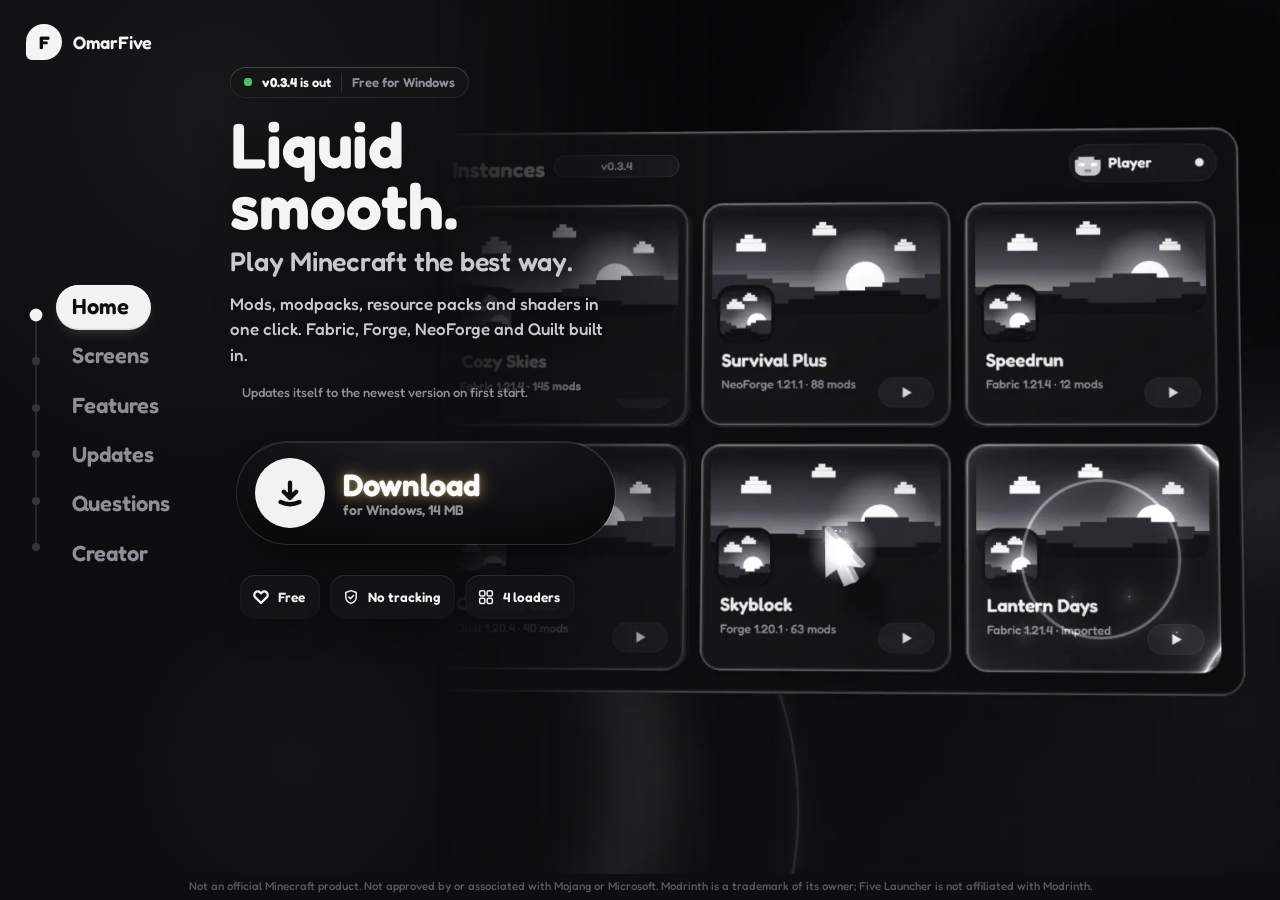
==== index.html @ 4458fc87 "New website: the Drops design, download on v0.3.4 The old site is replaced by the new design (one pa" ====
<!doctype html>
<html lang="en">
<head>
<meta charset="utf-8">
<meta name="viewport" content="width=device-width,initial-scale=1">
<title>Five Launcher</title>
<meta name="description" content="Five Launcher is a fast, clean Minecraft launcher. Liquid smooth. Play Minecraft the best way.">
<meta http-equiv="Content-Security-Policy" content="default-src 'self'; script-src 'self'; style-src 'self'; img-src 'self' data:; font-src 'self'; media-src 'self'; connect-src 'self' https://api.github.com; object-src 'none'; base-uri 'self'; form-action 'none'">
<meta name="referrer" content="strict-origin-when-cross-origin">
<meta name="theme-color" content="#0E0E10">
<link rel="canonical" href="https://fivelauncher.github.io/">
<meta property="og:type" content="website">
<meta property="og:title" content="Five Launcher">
<meta property="og:description" content="A fast, clean Minecraft launcher. Liquid smooth. Play Minecraft the best way.">
<meta property="og:url" content="https://fivelauncher.github.io/">
<meta property="og:image" content="https://fivelauncher.github.io/assets/og.jpg">
<meta name="twitter:card" content="summary_large_image">
<link rel="icon" href="assets/five-icon-1024.png">
<link rel="preload" href="assets/fredoka.woff2" as="font" type="font/woff2" crossorigin>
<link rel="stylesheet" href="base.css?v=1">
<link rel="stylesheet" href="d3.css?v=9">
<link rel="stylesheet" href="story.css?v=9">
</head>
<body class="d3">
<div class="stage-bg"><div class="story"></div></div>
<div class="app">
  <aside class="rail">
    <a class="brand omar" href="#creator" data-go="creator" title="About OmarFive, the creator" aria-label="OmarFive, the creator"><span class="omar-mark" aria-hidden="true">F</span><span>OmarFive</span></a>
    <div class="rail-nav">
      <nav class="progress" id="progress" data-axis="y" aria-label="Where you are"><span class="pr-track" aria-hidden="true"><i class="pr-fill" id="prFill"></i></span></nav>
      <nav class="biglist" id="nav" aria-label="Pages">
        <i class="nav-blob" id="navBlob" aria-hidden="true"></i>
      <a href="#home" data-go="home"><i>01</i>Home</a>
      <a href="#screens" data-go="screens"><i>02</i>Screens</a>
      <a href="#features" data-go="features"><i>03</i>Features</a>
      <a href="#updates" data-go="updates"><i>04</i>Updates</a>
      <a href="#faq" data-go="faq"><i>05</i>Questions</a>
      <a href="#creator" data-go="creator"><i>06</i>Creator</a>
      </nav>
    </div>
    <a class="pill-dl" data-dl href="#home"><span>Download</span><svg viewBox="0 0 16 16" aria-hidden="true"><path d="M8 2.5v8M4.7 7.3 8 10.6l3.3-3.3M3 12.8q5 2.4 10 0"/></svg></a>
  </aside>
  <main class="board" id="board">
    <section class="view v-home " id="v-home" aria-label="Home">
      <div class="h-col">
      <div class="h-title" data-card>
        <div data-rise="1"><a class="badge" href="#updates"><i></i><span><b data-ver>v0.3.4</b> is out</span><em>Free for Windows</em></a></div>
        <div data-rise="2"><h1><span class="l1">Liquid smooth.</span><span class="l2">Play Minecraft the best way.</span></h1></div>
        <div data-rise="3"><p class="lede">Mods, modpacks, resource packs and shaders in one click. Fabric, Forge, NeoForge and Quilt built in.</p></div>
        <div data-rise="4"><p class="cta-note">Updates itself to the newest version on first start.</p></div>
      </div>
      <div class="drop" data-card data-rgb=".05,.05,.06" data-rise="5">
        <span class="edge-run" aria-hidden="true"><i></i></span>
        <span class="burst" aria-hidden="true"><i></i><i></i><i></i><i></i><i></i><i></i><i></i><i></i><i></i><i></i><i></i><i></i></span>
        <a class="dl" id="dl" href="https://github.com/OmarFive3/five-launcher-releases/releases/download/v0.3.4/Five-Launcher-Setup.exe">
            <span class="dl-fill" aria-hidden="true"></span>
            <span class="dl-ic" aria-hidden="true"><svg viewBox="0 0 16 16" aria-hidden="true"><path d="M8 2.5v8M4.7 7.3 8 10.6l3.3-3.3M3 12.8q5 2.4 10 0"/></svg></span>
            <span class="dl-txt"><b>Download</b><small>for Windows, <span data-size>14 MB</span></small></span>
          </a>
      </div>
      <div class="bubs"><div class="bub b1 card" data-card data-rise="6"><svg viewBox="0 0 16 16" aria-hidden="true"><path d="M8 13.4 2.9 8.3a3 3 0 0 1 4.3-4.3l.8.8.8-.8a3 3 0 0 1 4.3 4.3Z"/></svg><span>Free</span></div><div class="bub b2 card" data-card data-rise="7"><svg viewBox="0 0 24 24" aria-hidden="true"><path d="M12 3.5 19 6v5.5c0 4.3-2.9 7.6-7 9-4.1-1.4-7-4.7-7-9V6Z"/><path d="m9 12 2.2 2.2L15.3 10"/></svg><span>No tracking</span></div><div class="bub b3 card" data-card data-rise="8"><svg viewBox="0 0 24 24" aria-hidden="true"><rect x="3.5" y="3.5" width="7" height="7" rx="2"/><rect x="13.5" y="3.5" width="7" height="7" rx="2"/><rect x="3.5" y="13.5" width="7" height="7" rx="2"/><rect x="13.5" y="13.5" width="7" height="7" rx="2"/></svg><span>4 loaders</span></div></div>
      </div>
    </section>
    <section class="view v-screens page" id="v-screens" aria-labelledby="t-screens" hidden>
      <header class="ph"><h2 class="pt" id="t-screens" tabindex="-1">Screens</h2><p class="ps">Every screen, the way it looks on your PC</p></header>
      <div class="blobwin card" data-card data-pic data-rgb=".1,.1,.11"><div class="deck-wrap"><div class="deck" id="deck"  aria-roledescription="carousel" aria-label="Launcher screenshots">
            <figure class="card-shot" data-name="Home"><img src="assets/shots/home.webp" alt="Home: your character at a desk in a 3D bedroom, with the Play button" decoding="async"></figure>
            <figure class="card-shot" data-name="Discover"><img src="assets/shots/discover.webp" alt="Discover: mods, modpacks, resource packs and shaders" loading="lazy" decoding="async"></figure>
            <figure class="card-shot" data-name="Library"><img src="assets/shots/library.webp" alt="Library: your instances" loading="lazy" decoding="async"></figure>
            <figure class="card-shot" data-name="Skins"><img src="assets/shots/skins.webp" alt="Skins: a live 3D preview of your skin" loading="lazy" decoding="async"></figure>
            <figure class="card-shot" data-name="Screenshots"><img src="assets/shots/screenshots.webp" alt="Screenshots from every instance in one place" loading="lazy" decoding="async"></figure>
            <figure class="card-shot" data-name="Settings"><img src="assets/shots/settings.webp" alt="Settings" loading="lazy" decoding="async"></figure>
          </div></div></div>
      <div class="seg" id="seg" data-card role="tablist" aria-label="Screens"><i class="seg-hl" aria-hidden="true"></i></div>
    </section>
    <section class="view v-features page" id="v-features" aria-labelledby="t-features" hidden>
      <header class="ph"><h2 class="pt" id="t-features" tabindex="-1">Features</h2><p class="ps">Everything in one clean window</p></header>
      <section class="score card" data-card data-pic data-rgb=".09,.09,.1" aria-labelledby="t-score">
        <div class="sc-side">
          <h3 id="t-score"><svg viewBox="0 0 24 24" aria-hidden="true"><path d="M4.5 17a7.5 7.5 0 1 1 15 0"/><path d="m12 17 3.6-5"/><circle cx="12" cy="17" r="1.2"/></svg>Speed score</h3>
          <span class="sample">Sample data</span>
          <div class="sc-big"><b class="sc-num" data-score>0</b><span>/ 100</span></div>
          <p class="sc-sub">Five Launcher's overall score: opening, starting Minecraft, installing a modpack and memory use, against other launchers.</p>
          <ol class="sc-board" aria-label="Overall scores"></ol>
          <p class="g-note">Higher is better. Placeholder numbers, the real test is coming.</p>
        </div>
        <div class="g-main">
          <header class="g-top"><span class="g-title">Score in each test</span><em class="g-x"></em></header>
          <div class="g-plot" role="img"></div>
        </div>
      </section>
      <div class="fbars"><article class="fbar" data-card tabindex="0" aria-describedby="fd0"><span class="fx"><span class="fx-glow" aria-hidden="true"></span><span class="f-ic"><svg viewBox="0 0 24 24" aria-hidden="true"><path d="M10 3.5c.6 3.8 2.2 5.4 6 6-3.8.6-5.4 2.2-6 6-.6-3.8-2.2-5.4-6-6 3.8-.6 5.4-2.2 6-6ZM17.8 14.6c.3 1.7 1 2.4 2.7 2.7-1.7.3-2.4 1-2.7 2.7-.3-1.7-1-2.4-2.7-2.7 1.7-.3 2.4-1 2.7-2.7Z"/></svg></span><b>One click, every mod</b></span><span class="ftip" id="fd0" role="tooltip">Find mods, modpacks, resource packs and shaders and install them straight into an instance. Dependencies come with them.</span></article><article class="fbar" data-card tabindex="0" aria-describedby="fd1"><span class="fx"><span class="fx-glow" aria-hidden="true"></span><span class="f-ic"><svg viewBox="0 0 24 24" aria-hidden="true"><rect x="7.4" y="3.5" width="9.2" height="9.2" rx="2.2"/><path d="M10.4 7.6v1.3M13.6 7.6v1.3M4.2 20.5v-1.1a4.3 4.3 0 0 1 4.3-4.3h7a4.3 4.3 0 0 1 4.3 4.3v1.1"/></svg></span><b>Your skin, alive</b></span><span class="ftip" id="fd1" role="tooltip">Change your skin with a live 3D preview.</span></article><article class="fbar" data-card tabindex="0" aria-describedby="fd2"><span class="fx"><span class="fx-glow" aria-hidden="true"></span><span class="f-ic"><svg viewBox="0 0 24 24" aria-hidden="true"><path d="M4.5 12a7.5 7.5 0 0 1 13-5.1M19.5 12a7.5 7.5 0 0 1-13 5.1M17.8 3.6v3.6h-3.6M6.2 20.4v-3.6h3.6"/></svg></span><b>Settings follow you</b></span><span class="ftip" id="fd2" role="tooltip">Options, servers and hotbars stay in sync across every instance.</span></article><article class="fbar" data-card tabindex="0" aria-describedby="fd3"><span class="fx"><span class="fx-glow" aria-hidden="true"></span><span class="f-ic"><svg viewBox="0 0 24 24" aria-hidden="true"><circle cx="12" cy="8.5" r="4"/><path d="M4.5 20.5a7.5 7.5 0 0 1 15 0"/></svg></span><b>Microsoft sign-in</b></span><span class="ftip" id="fd3" role="tooltip">Sign in with your Minecraft account. Switch in one click.</span></article><article class="fbar" data-card tabindex="0" aria-describedby="fd4"><span class="fx"><span class="fx-glow" aria-hidden="true"></span><span class="f-ic"><svg viewBox="0 0 24 24" aria-hidden="true"><path d="M12 15.5V3.8M7.6 8.2 12 3.8l4.4 4.4M4.5 14v3.7a2.5 2.5 0 0 0 2.5 2.5h10a2.5 2.5 0 0 0 2.5-2.5V14"/></svg></span><b>Share packs</b></span><span class="ftip" id="fd4" role="tooltip">Import and export <code>.mrpack</code> files, or drop one on the window.</span></article><article class="fbar" data-card tabindex="0" aria-describedby="fd5"><span class="fx"><span class="fx-glow" aria-hidden="true"></span><span class="f-ic"><svg viewBox="0 0 24 24" aria-hidden="true"><path d="M10 3.5c.6 3.8 2.2 5.4 6 6-3.8.6-5.4 2.2-6 6-.6-3.8-2.2-5.4-6-6 3.8-.6 5.4-2.2 6-6Z"/></svg></span><b>Looks like yours</b></span><span class="ftip" id="fd5" role="tooltip">Instance icons or your own picture, and Discord status with your pack's icon.</span></article><article class="fbar" data-card tabindex="0" aria-describedby="fd6"><span class="fx"><span class="fx-glow" aria-hidden="true"></span><span class="f-ic"><svg viewBox="0 0 24 24" aria-hidden="true"><path d="M6 16.5V11a6 6 0 0 1 12 0v5.5l1.5 2h-15ZM10 20.5a2 2 0 0 0 4 0"/></svg></span><b>Updates itself</b></span><span class="ftip" id="fd6" role="tooltip">When a new version is out, an Update button appears in the top bar. One click.</span></article></div>
    </section>
    <section class="view v-updates page" id="v-updates" aria-labelledby="t-updates" hidden>
      <header class="ph"><h2 class="pt" id="t-updates" tabindex="-1">Updates</h2><p class="ps">What changed in each version</p></header>
      <div class="updates-body">
        <article class="latest wcard" id="latest" data-card data-white></article>
        <ol class="releases" id="releases" data-scroll></ol>
      </div>
    </section>
    <section class="view v-faq page" id="v-faq" aria-labelledby="t-faq" hidden>
      <header class="ph"><h2 class="pt" id="t-faq" tabindex="-1">Questions</h2><p class="ps">The short answers</p></header>
      <div class="faq-body" data-scroll>
          <div class="card qa  open" data-card data-light><button class="q" aria-expanded="true">Windows says "Windows protected your PC"</button><div class="a"><div><p>Five Launcher isn't code-signed yet, so SmartScreen warns about new apps. Click <b>More info</b>, then <b>Run anyway</b>. The setup is the same file published on our GitHub releases.</p></div></div></div>
          <div class="card qa " data-card data-light><button class="q" aria-expanded="false">Is it free?</button><div class="a"><div><p>Yes. No ads, no account on our side, no tracking. You sign in with your own Minecraft account.</p></div></div></div>
          <div class="card qa " data-card data-light><button class="q" aria-expanded="false">Where does it install?</button><div class="a"><div><p>In your own user folders. Your instances and worlds stay when you uninstall unless you remove them.</p></div></div></div>
          <div class="card qa " data-card data-light><button class="q" aria-expanded="false">Does it work with my mods?</button><div class="a"><div><p>Yes: Fabric, Forge, NeoForge and Quilt, with mods, modpacks, resource packs and shaders.</p></div></div></div>
          <div class="card qa " data-card data-light><button class="q" aria-expanded="false">How does it update?</button><div class="a"><div><p>When a new version is out, an <b>Update</b> button appears in the top bar. One click and it restarts on the new version.</p></div></div></div>
      </div>
    </section>
    <section class="view v-creator page" id="v-creator" aria-labelledby="t-creator" hidden>
      <header class="ph"><h2 class="pt" id="t-creator" tabindex="-1">Creator</h2><p class="ps">Who makes Five Launcher</p></header>
      <div class="cr">
        <img class="cr-avatar" data-card data-pic data-round data-rgb=".29,.09,.56" src="assets/creator-avatar.webp" alt="OmarFive's avatar, wearing a crown" width="300" height="300" decoding="async">
        <div class="cr-banner pic" data-card data-rgb=".06,.1,.2"><img src="assets/creator-banner.webp" alt="OmarFive's channel banner: drawing at his desk at night" loading="lazy" decoding="async"></div>
        <div class="cr-me card" data-card data-light><h3>OmarFive</h3><p>I make Minecraft videos on YouTube and build the tools behind them. Five Launcher started as the launcher I wanted for myself: fast, clean and out of the way, so you can just play.</p></div>
        <div class="cr-links"><a class="rl card" data-card data-round href="https://www.youtube.com/@OmarFive" rel="noopener" aria-label="YouTube"><svg viewBox="0 0 24 24" aria-hidden="true"><rect x="2.8" y="5.5" width="18.4" height="13" rx="4"/><path d="M10.2 9.4v5.2l4.4-2.6Z"/></svg><span>YouTube</span></a><a class="rl card" data-card data-round href="https://discord.gg/5UTvDzMkHw" rel="noopener" aria-label="Discord"><svg viewBox="0 0 24 24" aria-hidden="true"><path d="M7.5 7.2q4.5-1.6 9 0 1.9 3 2.2 7.8-1.9 1.6-4 2.2l-1-1.6M7.5 7.2Q5.6 10.2 5.3 15q1.9 1.6 4 2.2l1-1.6"/><circle cx="9.6" cy="12.4" r=".9"/><circle cx="14.4" cy="12.4" r=".9"/></svg><span>Discord</span></a><a class="rl card" data-card data-round href="https://modrinth.com/user/OmarFive" rel="noopener" aria-label="Modrinth"><svg viewBox="0 0 24 24" aria-hidden="true"><rect x="3.5" y="3.5" width="7" height="7" rx="2"/><rect x="13.5" y="3.5" width="7" height="7" rx="2"/><rect x="3.5" y="13.5" width="7" height="7" rx="2"/><rect x="13.5" y="13.5" width="7" height="7" rx="2"/></svg><span>Modrinth</span></a></div>
        <div class="cr-card wcard" data-card data-white><b>OmarFive's mods</b><p>My mods and modpacks are one click away on Home inside the launcher.</p></div>
        <div class="cr-card card muted" data-card data-light><p>The character animations in the app are my own. The launcher talks to Microsoft for sign-in and to Modrinth for content. No tracking.</p></div>
      </div>
    </section>
  </main>
</div>
<p class="legal">Not an official Minecraft product. Not approved by or associated with Mojang or Microsoft. Modrinth is a trademark of its owner; Five Launcher is not affiliated with Modrinth.</p>
<script type="module" src="engine.js?v=2"></script>
<script type="module" src="download-help.js?v=2"></script>
<script type="module" src="d3.js?v=6"></script>
<script type="module" src="story.js?v=9"></script>
</body>
</html>
---- base.css ----
/* Shared base for the design concepts d1/d2/d3 (taken from style.css v5): brand tokens, the pointer light, the speed-test bars,
   the download button, the screens deck, the question rows, link buttons, and the layering the liquid morph needs.
   Each dN.css adds its own layout on top. */
@font-face { font-family: Fredoka; src: url(assets/fredoka.woff2) format('woff2'); font-weight: 300 700; font-display: swap; }

:root {
  --frame: #0E0E10; --panel: #161618; --card: #1F1F22; --card2: #29292D; --card3: #343439;
  --tx: #F4F4F5; --tx2: #C8C8CD; --tx3: #8E8E96;
  --acc: #F2F2F3; --acc-h: #FFFFFF; --on-acc: #0E0E10; --soft-acc: #E3E3E6;
  --green: #4CC35E; --gold: #FFC93A;
  --c-mod: #5B83FF; --c-pack: #9D66FF; --c-res: #FF9935; --c-sha: #FF6699; --c-skin: #1DC4AE; --c-shot: #2BB5EE;
  /* the edge of a surface: light from above on the top edge, a hair of rim all round, a shade under the bottom edge */
  --hl: inset 0 1px 0 rgba(255,255,255,.09), inset 0 0 0 1px rgba(255,255,255,.028), inset 0 -1px 0 rgba(0,0,0,.32);
  --hl-w: inset 0 1px 0 rgba(255,255,255,.75), inset 0 -1.5px 0 rgba(14,14,16,.09);
  --sheen: linear-gradient(180deg, rgba(255,255,255,.03), rgba(255,255,255,0) 44%);   /* the same light, falling a little way down the panel */
  --float: 0 24px 48px -20px rgba(0,0,0,.6), inset 0 0 0 1px rgba(255,255,255,.1);
  --spring: cubic-bezier(.34,1.7,.5,1); --soft: cubic-bezier(.3,1.25,.4,1); --out: cubic-bezier(.22,.8,.3,1);
  --morph: cubic-bezier(.32,1.12,.42,1);
  --gap: 14px; --tb: 68px;
}
*, *::before, *::after { box-sizing: border-box; }
html, body { height: 100%; }
body { margin: 0; background: var(--frame); color: var(--tx); font: 500 16px/1.5 Fredoka, system-ui, sans-serif; -webkit-font-smoothing: antialiased; overflow: hidden; }
a { color: inherit; text-decoration: none; }
h1, h2, h3 { margin: 0; font-weight: 600; letter-spacing: -.01em; font-kerning: none; }
p { margin: 0; }
button { font: inherit; color: inherit; }
img { display: block; }
svg { fill: none; stroke: currentColor; stroke-width: 2.2; stroke-linecap: round; stroke-linejoin: round; }
:focus-visible { outline: 3px solid var(--acc); outline-offset: 3px; }   /* the ring follows each control's own corners */
.brand:focus-visible { border-radius: 12px; }
a, button { -webkit-tap-highlight-color: transparent; }
code { font-family: ui-monospace, Consolas, monospace; font-size: .88em; background: var(--card3); padding: 1px 7px; border-radius: 8px; }


/* the pointer light (main.js adds .lights to a card): two round gradients that follow the pointer, moved with transform
   only. .edge is bright and sits under .cover, which hides all of it but a 1px line along the card's edge; .glow is
   the soft pool on top. Nothing here repaints while the pointer moves. */
.lights { position: absolute; inset: 0; z-index: -1; border-radius: inherit; overflow: hidden; pointer-events: none; background: inherit; }
.lights > .cover { position: absolute; inset: 1px; border-radius: inherit; background: inherit; }
.edge, .glow { position: absolute; left: 0; top: 0; border-radius: 50%; opacity: 0; transition: opacity .35s; }
.edge { width: 420px; height: 420px; margin: -210px 0 0 -210px; background: radial-gradient(closest-side, rgba(255,255,255,.5), rgba(255,255,255,.12) 55%, transparent); }
.glow { width: 300px; height: 300px; margin: -150px 0 0 -150px; background: radial-gradient(closest-side, rgba(255,255,255,.07), transparent); }
.on-white .glow { background: radial-gradient(closest-side, rgba(14,14,16,.07), transparent); }
:hover > .lights > .edge, :hover > .lights > .glow { opacity: 1; will-change: transform; }   /* its own layer only while the pointer is on the card */

/* ---- speed test (placeholder) ---- */
.sample { margin-left: auto; font-size: 11px; font-weight: 700; padding: 3px 9px; border-radius: 999px; background: rgba(255,201,58,.14); color: var(--gold); }
.legend { display: flex; gap: 14px; font-size: 12.5px; font-weight: 600; color: var(--tx2); margin: 0 2px 12px; }
.legend span { display: inline-flex; align-items: center; gap: 7px; }
.legend i { width: 10px; height: 10px; border-radius: 4px; }
.legend .me { background: var(--acc); } .legend .them { background: #55555d; }
.bench-list { list-style: none; margin: 0; padding: 0; display: flex; flex-direction: column; gap: 9px; flex: 1; min-height: 0; overflow: hidden; }
.bench-list li { display: flex; flex-direction: column; gap: 4px; }
.bl { font-size: 13px; font-weight: 600; color: var(--tx2); margin-left: 2px; }
.bar { position: relative; height: 18px; border-radius: 999px; background: var(--card); overflow: hidden; box-shadow: inset 0 1px 2px rgba(0,0,0,.35); }
.bar > i { position: absolute; inset: 0; border-radius: 999px; transform: translateX(-100%); transition: transform 1.2s var(--soft); will-change: transform; }
.bar.me > i { background: var(--acc); } .bar.them > i { background: #4a4a51; }
.bar > b { position: absolute; top: 0; bottom: 0; display: flex; align-items: center; font-size: 11px; font-weight: 700; font-variant-numeric: tabular-nums; white-space: nowrap; opacity: 0; transition: opacity .4s .7s; }
.bar.me > b { color: var(--on-acc); } .bar.them > b { color: var(--tx); }
.bench.go .bar > b { opacity: 1; }
.bench-note { font-size: 11.5px; color: var(--tx3); margin: auto 2px 0; padding-top: 8px; }

.badge { display: inline-flex; align-items: center; gap: 10px; padding: 6px 14px 6px 8px; border-radius: 999px; font-size: 13px; font-weight: 600;
  background: rgba(22,22,24,.82); box-shadow: inset 0 1px 0 rgba(255,255,255,.14), inset 0 0 0 1px rgba(255,255,255,.08); transition: transform .3s var(--spring); }
.badge:hover { transform: translateY(-2px); }
.badge:active { transform: scale(.96); transition-duration: .08s; }
.badge i { position: relative; width: 8px; height: 8px; border-radius: 50%; background: var(--green); margin-left: 6px; }
.badge i::after { content: ""; position: absolute; inset: 0; border-radius: 50%; background: var(--green); animation: ping 2.4s var(--out) infinite; }
@keyframes ping { 0% { transform: scale(1); opacity: .6; } 100% { transform: scale(3.2); opacity: 0; } }
.badge b { font-weight: 700; font-variant-numeric: tabular-nums; }
.badge em { font-style: normal; color: var(--tx3); padding-left: 10px; border-left: 1px solid rgba(255,255,255,.12); }

.rise { opacity: 0; transform: translateY(16px); animation: rise .8s var(--soft) forwards; animation-delay: calc(var(--d, 0) * 70ms + 100ms); }
@keyframes rise { to { opacity: 1; transform: none; } }

/* the download button: the white pill; on hover black ink floods out of the icon */
.cta { display: flex; flex-direction: column; align-items: flex-start; gap: 10px; margin-top: 4px; }
.dl { position: relative; display: inline-flex; align-items: center; gap: 14px; height: 68px; padding: 0 30px 0 10px; border-radius: 999px; overflow: hidden; isolation: isolate;
  background: var(--acc); color: var(--on-acc); box-shadow: var(--hl-w), 0 2px 6px -2px rgba(0,0,0,.4), 0 18px 40px -16px rgba(255,255,255,.35); transition: transform .3s var(--spring); }
.dl:hover { transform: translateY(-3px); }
.dl:active { transform: translateY(2px) scale(.96); transition-duration: .08s; }
.dl-ic { position: relative; z-index: 2; width: 48px; height: 48px; border-radius: 50%; display: grid; place-items: center; background: var(--on-acc); color: var(--acc); overflow: hidden; box-shadow: inset 0 1px 0 rgba(255,255,255,.14); }
.dl-ic svg { width: 22px; height: 22px; stroke-width: 2.3; }
.dl:hover .dl-ic svg { animation: drop 1s var(--out) infinite; }
@keyframes drop { 0% { transform: translateY(0); } 45% { transform: translateY(22px); opacity: 1; } 46% { transform: translateY(-22px); opacity: 0; } 55% { opacity: 1; } 100% { transform: translateY(0); } }
.dl-fill { position: absolute; z-index: 1; left: 34px; top: 50%; width: 52px; height: 52px; margin: -26px 0 0 -26px; background: var(--on-acc);
  border-radius: 46% 54% 52% 48% / 55% 45% 55% 45%; transform: scale(.9) rotate(0deg); transition: transform .8s var(--soft); will-change: transform; }
.dl:hover .dl-fill, .dl.hover-shot .dl-fill { transform: scale(9.5) rotate(160deg); }
.dl:hover .dl-ic, .dl.hover-shot .dl-ic { background: var(--card3); }
.dl-txt { position: relative; z-index: 2; display: flex; flex-direction: column; line-height: 1.1; transition: color .3s .08s; }
.dl-txt b { font-size: 21px; font-weight: 650; }
.dl-txt small { font-size: 12.5px; font-weight: 600; opacity: .62; font-variant-numeric: tabular-nums; }
.dl:hover .dl-txt, .dl.hover-shot .dl-txt { color: var(--tx); }
.cta-note { font-size: 13px; color: var(--tx3); padding-left: 12px; }

.chips { list-style: none; margin: 0; padding: 0; display: flex; flex-wrap: wrap; gap: 7px; }
.chips li { display: inline-flex; align-items: center; gap: 7px; padding: 6px 12px; border-radius: 999px; font-size: 13px; font-weight: 600; background: var(--soft-acc); box-shadow: inset 0 1px 0 rgba(255,255,255,.6), inset 0 -1px 0 rgba(14,14,16,.05); }
.chips li:hover { animation: jelly .6s var(--out); }
@keyframes jelly { 0% { transform: scale(1); } 30% { transform: scale(1.12, .9); } 50% { transform: scale(.94, 1.06); } 70% { transform: scale(1.04, .97); } 100% { transform: scale(1); } }
.chips li.dark { background: var(--on-acc); color: var(--tx); box-shadow: inset 0 1px 0 rgba(255,255,255,.12); }
.chips i { width: 8px; height: 8px; border-radius: 3px; }
.c-mod { background: var(--c-mod); } .c-pack { background: var(--c-pack); } .c-res { background: var(--c-res); } .c-sha { background: var(--c-sha); } .c-skin { background: var(--c-skin); } .c-shot { background: var(--c-shot); }

.back { position: relative; isolation: isolate; display: inline-flex; align-items: center; gap: 8px; height: 46px; padding: 0 20px 0 14px; border-radius: 999px; background: var(--sheen), var(--panel); box-shadow: var(--hl); font-weight: 600; font-size: 15px; transition: transform .3s var(--spring); }
.back::before { content: ""; position: absolute; inset: 0; z-index: -1; border-radius: inherit; background: rgba(255,255,255,.07); opacity: 0; transition: opacity .2s; }   /* hover: one step lighter, as a layer that fades */
.back svg { width: 20px; height: 20px; transition: transform .35s var(--spring); }
.back:hover::before { opacity: 1; }
.back:hover svg { transform: translateX(-4px); }
.back:active { transform: scale(.94); transition-duration: .08s; }

/* ---- screens ---- */
.screens-body { display: flex; flex-direction: column; align-items: center; gap: 18px; }
.deck-wrap { flex: 1; min-height: 0; width: 100%; container-type: size; display: grid; place-items: center; }
.deck { position: relative; width: min(100cqw, 90cqh * 1.6); aspect-ratio: 1440 / 900; margin-top: 5cqh; }
.card-shot { position: absolute; inset: 0; margin: 0; border-radius: 24px; overflow: hidden; background: var(--frame); transform-origin: 50% 0;
  box-shadow: 0 30px 60px -30px rgba(0,0,0,.8), 0 6px 14px -8px rgba(0,0,0,.5); transition: transform .9s var(--soft), opacity .6s var(--out); will-change: transform; }
.card-shot::before { content: ""; position: absolute; inset: 0; z-index: 1; border-radius: inherit; box-shadow: inset 0 1px 0 rgba(255,255,255,.16), inset 0 0 0 1px rgba(255,255,255,.07); pointer-events: none; }   /* the edge light sits over the picture */
.card-shot img { width: 100%; height: 100%; object-fit: cover; }
.card-shot::after { content: ""; position: absolute; inset: 0; background: #0E0E10; opacity: var(--dim, 0); transition: opacity .6s var(--out); pointer-events: none; }
.seg { position: relative; display: flex; flex: none; max-width: 100%; padding: 5px; border-radius: 999px; background: var(--sheen), var(--panel); box-shadow: var(--hl); overflow-x: auto; scrollbar-width: none; }
.seg button { position: relative; z-index: 1; border: 0; background: none; font-weight: 600; font-size: 14.5px; color: var(--tx2); padding: 9px 18px; border-radius: 999px; cursor: pointer; transition: color .3s, transform .3s var(--spring); white-space: nowrap; }
.seg button::before { content: ""; position: absolute; inset: 0; z-index: -1; border-radius: inherit; background: rgba(255,255,255,.06); opacity: 0; transform: scale(.9); transition: opacity .2s, transform .35s var(--spring); }
.seg button:hover { color: var(--tx); }
.seg button[aria-selected="true"]:hover { color: var(--on-acc); }
.seg button:hover::before { opacity: 1; transform: none; }
.seg button[aria-selected="true"]::before { opacity: 0; }
.seg button:active { transform: scale(.94); transition-duration: .08s; }
.seg button:focus-visible { outline-offset: -3px; }
.seg button[aria-selected="true"] { color: var(--on-acc); }
.seg-hl { position: absolute; z-index: 0; top: 5px; bottom: 5px; left: 0; width: 0; border-radius: 999px; background: var(--acc); box-shadow: var(--hl-w), 0 6px 16px -8px rgba(255,255,255,.3); }

.f-ic { width: 44px; height: 44px; border-radius: 14px; background: var(--acc); color: var(--on-acc); display: grid; place-items: center; margin-bottom: auto; box-shadow: var(--hl-w), 0 10px 20px -12px rgba(255,255,255,.3); transition: transform .5s var(--spring); }
.f:hover .f-ic { transform: rotate(-8deg) scale(1.08); }
.f-ic svg { width: 21px; height: 21px; }

.mini-list { display: flex; flex-direction: column; gap: 8px; margin: 0 36px auto 0; }
.ml { display: flex; align-items: center; gap: 12px; padding: 9px 12px 9px 9px; border-radius: 18px; background: var(--card); box-shadow: var(--hl), 0 14px 24px -18px rgba(0,0,0,.7); transition: transform .5s var(--spring); }
.f.big:hover .ml { transform: translateX(5px); } .f.big:hover .ml:nth-child(2) { transition-delay: 40ms; } .f.big:hover .ml:nth-child(3) { transition-delay: 80ms; }
.ml:nth-child(2) { margin-left: 18px; margin-right: -18px; } .ml:nth-child(3) { margin-left: 36px; margin-right: -36px; }
.ml img { width: 40px; height: 40px; border-radius: 12px; background: var(--card3); padding: 5px; image-rendering: pixelated; }
.ml > span { display: flex; flex-direction: column; line-height: 1.2; flex: 1; min-width: 0; }
.ml b { font-weight: 600; font-size: 15px; } .ml small { font-size: 12px; color: var(--tx3); }
.ml em { position: relative; overflow: hidden; font-style: normal; font-size: 13px; font-weight: 600; height: 32px; min-width: 96px; padding: 0 14px; border-radius: 999px; background: var(--acc); color: var(--on-acc); display: inline-flex; align-items: center; justify-content: center; gap: 6px; }
.ml em svg { width: 14px; height: 14px; stroke-width: 2.4; }
.ml em.ok { background: var(--card3); color: var(--green); }
.ml em.busy { background: var(--card3); color: var(--tx); font-variant-numeric: tabular-nums; }
.ml em.busy i { position: absolute; inset: 0; background: rgba(255,255,255,.16); border-radius: 999px; transform: translateX(calc(var(--p, 62%) - 100%)); transition: transform .3s linear; }
.ml em .pct { position: relative; }

.latest { position: relative; background: var(--acc); color: var(--on-acc); border-radius: 30px; padding: 28px; display: flex; flex-direction: column; gap: 12px; box-shadow: var(--hl-w); overflow: auto; min-height: 0; }
.latest .tag { align-self: flex-start; font-size: 12px; font-weight: 700; padding: 4px 11px; border-radius: 999px; background: var(--on-acc); color: var(--tx); }
.latest h3 { font-size: 44px; line-height: 1; font-variant-numeric: tabular-nums; }
.latest time { color: #5c5c63; font-size: 14px; font-weight: 600; }
.latest ul { margin: 4px 0 0; padding-left: 18px; } .latest li, .latest p { font-size: 15.5px; color: #2b2b30; }
.latest li + li { margin-top: 6px; }
.latest .dl { align-self: flex-start; margin-top: auto; flex: none; background: var(--on-acc); color: var(--tx); box-shadow: inset 0 1px 0 rgba(255,255,255,.08); }
.latest .dl .dl-ic { background: var(--acc); color: var(--on-acc); }
.latest .dl .dl-fill { background: var(--card3); }
.releases { list-style: none; margin: 0; padding: 0 6px 0 0; display: flex; flex-direction: column; gap: 10px; overflow: auto; min-height: 0; scrollbar-width: thin; scrollbar-color: var(--card3) transparent; }
.rel { position: relative; isolation: isolate; background: var(--sheen), var(--panel); border-radius: 22px; padding: 16px 18px; box-shadow: var(--hl); flex: none; }
.rel header { display: flex; align-items: center; gap: 10px; margin-bottom: 6px; }
.rel .v { font-weight: 700; font-variant-numeric: tabular-nums; padding: 2px 10px; border-radius: 999px; background: var(--card3); font-size: 13.5px; box-shadow: var(--hl); }
.rel time { margin-left: auto; color: var(--tx3); font-size: 13px; }
.rel p, .rel li { color: var(--tx2); font-size: 14.5px; }
.rel ul { margin: 4px 0 0; padding-left: 18px; }

.faq-body { overflow: auto; display: flex; flex-direction: column; gap: 10px; max-width: 860px; width: 100%; margin: 0 auto; padding-top: 6px; }
.qa { position: relative; isolation: isolate; background: var(--sheen), var(--panel); border-radius: 24px; box-shadow: var(--hl); flex: none; }
.qa.open { background: var(--sheen), #1c1c1f; }
.q { width: 100%; text-align: left; background: none; border: 0; cursor: pointer; padding: 18px 60px 18px 22px; font-weight: 600; font-size: 16.5px; position: relative; border-radius: inherit; }
.q:focus-visible { outline-offset: -3px; }
.q:hover::after { transform: scale(1.12); }
.qa.open .q:hover::after { transform: rotate(135deg) scale(1.12); }
.q:active::after { transform: scale(.88); transition-duration: .08s; }
.qa.open .q:active::after { transform: rotate(135deg) scale(.88); transition-duration: .08s; }
.q::after { content: ""; position: absolute; right: 18px; top: 50%; width: 30px; height: 30px; margin-top: -15px; border-radius: 50%; background: var(--card3)
  url("data:image/svg+xml,%3Csvg xmlns='http://www.w3.org/2000/svg' viewBox='0 0 24 24' fill='none' stroke='%23F4F4F5' stroke-width='2.6' stroke-linecap='round'%3E%3Cpath d='M12 6v12M6 12h12'/%3E%3C/svg%3E") center / 16px no-repeat; transition: transform .5s var(--spring); }
.qa.open .q::after { transform: rotate(135deg); background-color: var(--acc);
  background-image: url("data:image/svg+xml,%3Csvg xmlns='http://www.w3.org/2000/svg' viewBox='0 0 24 24' fill='none' stroke='%230E0E10' stroke-width='2.6' stroke-linecap='round'%3E%3Cpath d='M12 6v12M6 12h12'/%3E%3C/svg%3E"); }
.a { display: grid; grid-template-rows: 0fr; }             /* opens at once; the motion is main.js sliding the rows below it (transform only) */
.qa.open .a { grid-template-rows: 1fr; }
.a > div { overflow: hidden; }
.a p { padding: 0 22px 20px; color: var(--tx2); font-size: 15.5px; opacity: 0; transform: translateY(-8px); }
.qa.open .a p { opacity: 1; transform: none; transition: opacity .35s .1s, transform .5s var(--soft) .06s; }

.lk { position: relative; display: inline-flex; align-items: center; gap: 9px; height: 46px; padding: 0 20px 0 14px; border-radius: 999px; background: var(--card2); font-weight: 600; isolation: isolate; box-shadow: var(--hl), 0 12px 22px -16px rgba(0,0,0,.7); transition: color .3s .05s, transform .3s var(--spring); }
.lk:active { transform: translateY(1px) scale(.95); transition-duration: .08s; }
.lk-ink { position: absolute; inset: 0; z-index: -1; border-radius: inherit; overflow: hidden; }
.lk-ink::before { content: ""; position: absolute; left: 24px; top: 50%; width: 30px; height: 30px; margin: -15px 0 0 -15px; background: var(--acc); border-radius: 46% 54% 52% 48% / 55% 45% 55% 45%; transform: scale(0); transition: transform .6s var(--soft); }
.lk svg { width: 21px; height: 21px; stroke-width: 2; }
.lk:hover { color: var(--on-acc); transform: translateY(-2px); }
.lk:hover .lk-ink::before { transform: scale(8) rotate(120deg); }

/* ================= THE LIQUID MORPH (main.js) =================
   During a switch both tabs share the grid cell: the liquid edge (WebGL) at the bottom, the old tab's cards over it,
   the new tab's cards on top. main.js moves the cards with transform and opacity only. The canvas is hidden
   between switches. */
.view:not([hidden]) { position: relative; z-index: 3; }
.view.leaving { z-index: 2; pointer-events: none; }
canvas.liquid { position: absolute; inset: 0; width: 100%; height: 100%; z-index: 1; pointer-events: none; display: none; }
.unclip { overflow: visible !important; }      /* a list lets its cards fly out of it during a switch */
.morph-off { visibility: hidden; }             /* cards scrolled out of sight sit a switch out */

@media (prefers-reduced-motion: reduce) {
  *, *::before, *::after { transition-duration: .01s !important; animation: none !important; }
  .rise { opacity: 1; transform: none; }
}
/* weak PCs (main.js sets .lite): no video, no hover light, a shorter morph without the liquid edge */
.lite .lights { display: none; }
/* the views share one grid cell of #board (the morph needs both tabs on top of each other during a switch) */
.board { position: relative; display: grid; grid-template: minmax(0, 1fr) / minmax(0, 1fr); min-height: 0; min-width: 0; }
.board > .view { grid-area: 1 / 1; min-height: 0; min-width: 0; }
.view[hidden] { display: none !important; }
.legal { position: relative; z-index: 7; background: var(--frame); height: 26px; display: grid; place-items: center; font-size: 11.5px; color: #55555c; padding: 0 16px; text-align: center; white-space: nowrap; overflow: hidden; text-overflow: ellipsis; }
.card { position: relative; isolation: isolate; background: var(--sheen), var(--panel); box-shadow: var(--hl); min-width: 0; min-height: 0; }
.wcard { position: relative; isolation: isolate; background: var(--acc); color: var(--on-acc); box-shadow: var(--hl-w); }
.pic { position: relative; overflow: hidden; background: #3a2632; }
.pic > img, .pic > video { position: absolute; inset: 0; width: 100%; height: 100%; object-fit: cover; }
.pic::before { content: ""; position: absolute; inset: 0; z-index: 2; border-radius: inherit; box-shadow: inset 0 1px 0 rgba(255,255,255,.16), inset 0 0 0 1px rgba(255,255,255,.06); pointer-events: none; }
.pr-track { position: absolute; border-radius: 2px; background: rgba(255,255,255,.1); overflow: hidden; }
.pr-fill { position: absolute; inset: 0; background: var(--acc); transition: transform .7s var(--morph); will-change: transform; }
.pr-dot { position: absolute; width: 20px; height: 20px; border: 0; padding: 0; background: none; cursor: pointer; }
.pr-dot::before { content: ""; position: absolute; left: 6px; top: 6px; width: 8px; height: 8px; border-radius: 50%; background: var(--card3); transition: transform .45s var(--spring); }
.pr-dot.past::before, .pr-dot.on::before { background: var(--acc); }
.pr-dot.on::before { transform: scale(1.6); }
.pr-dot:hover::before { transform: scale(1.8); }
.pr-dot > span { position: absolute; padding: 4px 10px; border-radius: 999px; background: var(--card3); font-size: 12px; font-weight: 600; white-space: nowrap; color: var(--tx); opacity: 0; transition: opacity .15s, transform .3s var(--soft); pointer-events: none; }
.pr-dot:hover > span, .pr-dot:focus-visible > span { opacity: 1; }
.nav-blob { position: absolute; z-index: 0; left: 0; top: 0; width: 0; height: 0; border-radius: 999px; background: var(--acc); box-shadow: var(--hl-w), 0 6px 16px -8px rgba(255,255,255,.3); will-change: transform; pointer-events: none; }
.pill-dl { display: inline-flex; align-items: center; gap: 8px; height: 42px; padding: 0 16px 0 18px; border-radius: 999px; background: var(--acc); color: var(--on-acc); font-weight: 600; font-size: 14.5px; box-shadow: var(--hl-w), 0 10px 24px -14px rgba(255,255,255,.4); transition: transform .3s var(--spring); }
.pill-dl svg { width: 16px; height: 16px; stroke-width: 2.3; }
.pill-dl:hover { transform: translateY(-2px); }
.pill-dl:active { transform: translateY(1px) scale(.95); transition-duration: .08s; }
.brand { display: inline-flex; align-items: center; gap: 11px; font-weight: 600; font-size: 18px; white-space: nowrap; }
.brand img { width: 36px; height: 36px; border-radius: 11px; box-shadow: 0 0 0 1px rgba(255,255,255,.1); transition: transform .4s var(--spring); }
.brand:hover img { transform: rotate(-8deg) scale(1.06); }
.sample { font-size: 11px; font-weight: 700; padding: 3px 9px; border-radius: 999px; background: rgba(255,201,58,.14); color: var(--gold); }
.legend { display: flex; gap: 14px; font-size: 12.5px; font-weight: 600; color: var(--tx2); }
.legend span { display: inline-flex; align-items: center; gap: 7px; }
.legend i { width: 10px; height: 10px; border-radius: 4px; }
.legend .me { background: var(--acc); } .legend .them { background: #55555d; }
.news-list { list-style: none; margin: 0; padding: 0; display: flex; flex-direction: column; gap: 8px; }
.news-list li { display: flex; align-items: center; gap: 11px; padding: 9px 10px; background: var(--card); border-radius: 18px; box-shadow: var(--hl); }
.news-list .v { flex: none; font-size: 12px; font-weight: 700; padding: 4px 9px; border-radius: 999px; background: var(--card3); font-variant-numeric: tabular-nums; }
.news-list li:first-child .v { background: var(--acc); color: var(--on-acc); }
.news-list .t { display: flex; flex-direction: column; min-width: 0; line-height: 1.25; }
.news-list .t b { font-size: 13px; font-weight: 600; white-space: nowrap; overflow: hidden; text-overflow: ellipsis; }
.news-list .t span { font-size: 11.5px; color: var(--tx3); }
@media (max-width: 980px) {
  body { overflow: auto; }
  .legal { white-space: normal; height: auto; padding: 10px 16px 16px; }
  .releases, .latest, .faq-body, [data-scroll] { overflow: visible !important; }
}

/* card headers (from style.css) */
.th { display: flex; align-items: center; gap: 9px; font-size: 16px; margin: 2px 2px 12px; }
.th svg { width: 19px; height: 19px; stroke-width: 2; color: var(--tx2); }
.th-go { position: relative; margin-left: auto; width: 28px; height: 28px; border-radius: 50%; display: grid; place-items: center; background: var(--card2); box-shadow: var(--hl); transition: transform .3s var(--spring); }
.th-go::before { content: ""; position: absolute; inset: 0; border-radius: 50%; background: var(--acc); transform: scale(.2); opacity: 0; transition: transform .4s var(--spring), opacity .18s; }   /* hover: white wells up from the middle */
.th-go svg { position: relative; width: 15px; height: 15px; stroke-width: 2.6; color: var(--tx); }
a.tile:hover .th-go { transform: translateX(3px) scale(1.08); }
a.tile:hover .th-go::before { transform: none; opacity: 1; }
a.tile:hover .th-go svg { color: var(--on-acc); }
.th-go{position:relative}
---- d3.css ----
/* Design concept 3: DROPS (Omar's pick, Nov 17 2026). Round shapes: the bedroom in a big rounded rectangle, a big
   round Download drop with a warm gold glow (gold joined the site's brand colours for this), features as drops you can
   play with, a wide speed graph, a big list for the nav with the progress line beside it, and a subtle background
   (three styles to preview, see d3.js). engine.js does the morph; d3.js does this page's own motion.
   No CSS transforms on cards at rest: the morph moves cards with transform, so cards are placed with left/top. */
.app { position: relative; z-index: 1; height: calc(100vh - 26px); display: grid; grid-template-columns: 268px minmax(0, 1fr); padding: 16px 22px 16px 0; }
:root { --gold: #FFC93A; --gold2: #FFB21F; --gold-soft: rgba(255,201,58,.14); }

/* ---- the rail: brand, the big list, Download ---- */
.rail { position: relative; z-index: 6; display: flex; flex-direction: column; padding: 8px 10px 6px 26px; min-height: 0; }
.rail-nav { flex: 1; display: grid; grid-template-columns: 20px auto; column-gap: 10px; align-content: center; justify-content: start; }
.biglist { position: relative; display: flex; flex-direction: column; align-items: flex-start; gap: 4px; }
.biglist a { position: relative; z-index: 1; display: inline-flex; align-items: baseline; gap: 10px; padding: 9px 22px 11px 16px; border-radius: 999px; font-size: 27px; font-weight: 600; line-height: 1.15; color: var(--tx3); white-space: nowrap; transition: color .25s, transform .3s var(--spring); }
.biglist a i { font-style: normal; font-size: 11px; font-weight: 700; font-variant-numeric: tabular-nums; }
.biglist a::before { content: ""; position: absolute; inset: 0; z-index: -1; border-radius: inherit; background: rgba(255,255,255,.06); opacity: 0; transform: scale(.9); transition: opacity .2s, transform .35s var(--spring); }
.biglist a:hover { color: var(--tx); } .biglist a:hover::before { opacity: 1; transform: none; } .biglist a.on::before { opacity: 0; }
.biglist a:active { transform: scale(.95); transition-duration: .08s; }
.biglist a.on { color: var(--on-acc); }
/* the side Download only shows once you leave Home (Home has the big one) */
.rail .pill-dl { align-self: flex-start; height: 50px; padding: 0 20px 0 22px; font-size: 16px; transition: transform .5s var(--spring), opacity .3s; }
body:has(#v-home:not([hidden]):not(.leaving)) .rail .pill-dl { opacity: 0; transform: translateY(16px) scale(.6); pointer-events: none; visibility: hidden; transition: transform .3s ease-in, opacity .2s, visibility 0s .3s; }
.progress { position: relative; margin: 30px 0; }
.progress .pr-track { left: 9px; top: 0; bottom: 0; width: 2px; }
.progress .pr-fill { transform-origin: 50% 0; transform: scaleY(0); }
.progress .pr-dot { left: 0; margin-top: -10px; }
.progress .pr-dot > span { display: none; }

/* ================= HOME ================= */
.v-home { position: relative; container-type: size; }
.v-home > * { position: absolute; }
/* the scene: the launcher story (story.js) in a black window with a neon edge, sized to the story's shape and
   centred on the right (placed with left/top, not transform: it is a morph card) */
.scene { --w: min(61cqw, 100cqh * 1.47); right: 0; width: var(--w); height: calc(var(--w) * .68); top: calc(50cqh - var(--w) * .34); border-radius: 44px; }
.h-col { left: 1%; top: 6%; width: 37%; z-index: 2; display: flex; flex-direction: column; align-items: flex-start; gap: 30px; }
.h-title { display: flex; flex-direction: column; align-items: flex-start; gap: 16px; border-radius: 30px; }
h1 { display: flex; flex-direction: column; line-height: .96; text-shadow: 0 4px 30px rgba(14,14,16,.5); }
h1 .l1 { font-size: clamp(50px, 5vw, 92px); font-weight: 650; }
h1 .l2 { font-size: clamp(22px, 2.1vw, 34px); font-weight: 550; color: var(--tx2); margin-top: 12px; }
.lede { color: var(--tx2); font-size: 17px; max-width: 24em; text-shadow: 0 2px 16px rgba(14,14,16,.7); }

/* the Download button (after Omar's two references): a black pill. At rest only its text glows. On hover a light
   runs round its edge (gold into violet, a white-hot tip). A click fires energy streaks out of it (d3.js adds .fire).
   The button itself never moves and has no glow behind it. Transform and opacity only. */
.drop { position: relative; z-index: 4; width: 380px; height: 104px; border-radius: 999px; margin: 8px 0 0 6px; }
.drop .dl { position: relative; z-index: 2; width: 100%; height: 100%; padding: 0 36px 0 18px; border-radius: inherit; gap: 18px; overflow: hidden;
  background: radial-gradient(120% 160% at 50% 0%, #1d1d22 0%, #0a0a0b 62%) padding-box; color: #fff; border: 1.5px solid rgba(255,255,255,.12);
  box-shadow: inset 0 1px 0 rgba(255,255,255,.1), 0 24px 50px -26px rgba(0,0,0,.95); transition: border-color .3s; }
.drop .dl, .drop .dl:hover, .drop .dl:active, .drop .dl.hover-shot { transform: none; }
.drop:hover .dl, .drop .dl:focus-visible { border-color: transparent; }
.drop .dl-fill { display: none; }
.drop .dl-ic { width: 70px; height: 70px; background: #F2F2F3; color: #0E0E10; transition: background .3s; } .drop .dl-ic svg { width: 30px; height: 30px; }
.drop .dl:hover .dl-ic { background: var(--gold); }
.drop .dl:hover .dl-ic svg { animation: none; }
.drop .dl-txt, .drop .dl:hover .dl-txt { color: #fff; }
.drop .dl-txt b { position: relative; font-size: 31px; text-shadow: 0 0 2px rgba(255,255,255,.5), 0 0 16px rgba(255,201,58,.35); }
.drop .dl-txt small { font-size: 14px; color: rgba(255,255,255,.55); opacity: 1; }
/* the text glow at rest: a soft copy of the word that breathes (opacity only); it hands over to the edge light on hover */
.drop .dl-txt b::after { content: "Download"; position: absolute; left: 0; top: 0; color: transparent; pointer-events: none;
  text-shadow: 0 0 8px rgba(255,255,255,.7), 0 0 22px rgba(255,201,58,.55), 0 0 40px rgba(139,92,255,.55); opacity: .3; animation: tglow 2.6s ease-in-out infinite alternate; }
@keyframes tglow { to { opacity: .85; } }
.drop:hover .dl-txt b::after { animation: none; opacity: 0; transition: opacity .3s; }
/* the light that runs round the edge: a turning gradient behind the button, seen only through its 1.5px rim */
.edge-run { position: absolute; inset: 0; z-index: 1; border-radius: inherit; overflow: hidden; opacity: 0; transition: opacity .35s; pointer-events: none; }
.edge-run i { position: absolute; left: 50%; top: 50%; width: 440px; height: 440px; margin: -220px 0 0 -220px; will-change: transform;
  background: conic-gradient(from 0deg, transparent 0 58%, rgba(139,92,255,.55) 74%, #8B5CFF 84%, #FFC93A 93%, #fff 96.5%, transparent 97.5%);
  animation: runround 2.2s linear infinite; animation-play-state: paused; }
.drop:hover .edge-run, .drop:focus-within .edge-run { opacity: 1; }
.drop:hover .edge-run i, .drop:focus-within .edge-run i { animation-play-state: running; }
@keyframes runround { to { transform: rotate(360deg); } }
/* the click: energy streaks shoot out to both sides */
.burst { position: absolute; left: 50%; top: 50%; z-index: 0; width: 0; height: 0; pointer-events: none; }
.burst i { position: absolute; left: 0; top: -1.5px; width: 380px; height: 3px; border-radius: 3px; transform-origin: 0 50%; opacity: 0;
  background: linear-gradient(90deg, #fff 0%, #FFC93A 18%, #8B5CFF 58%, rgba(139,92,255,0)); transform: rotate(var(--a)) translateX(150px) scaleX(0); }
.burst i:nth-child(3n) { height: 6px; top: -3px; width: 280px; }
.drop.fire .burst i { animation: zap .62s cubic-bezier(.2,.9,.3,1) forwards; animation-delay: var(--d); }
@keyframes zap { 0% { opacity: 1; transform: rotate(var(--a)) translateX(150px) scaleX(0); } 60% { opacity: 1; } 100% { opacity: 0; transform: rotate(var(--a)) translateX(330px) scaleX(1); } }

.bubs { display: flex; gap: 10px; margin-left: 10px; }
.bub { position: relative; z-index: 3; height: 44px; padding: 0 15px 0 12px; border-radius: 15px; display: flex; align-items: center; gap: 8px; font-size: 13.5px; font-weight: 600; color: var(--tx);
  background: rgba(22,22,24,.9); box-shadow: var(--hl), 0 18px 34px -16px rgba(0,0,0,.85); transition: transform .4s var(--spring); }
.bub:hover { transform: translateY(-3px); }
.bub svg { width: 18px; height: 18px; color: var(--tx); stroke-width: 2; }

/* ================= PAGES ================= */
.page { display: flex; flex-direction: column; gap: 16px; padding: 4px 0 0 6px; }
.ph { flex: none; display: flex; align-items: baseline; gap: 18px; }
.pt { font-size: clamp(44px, 4.4vw, 72px); line-height: 1; font-weight: 650; outline: none; }
.ps { color: var(--tx3); font-size: 16px; }

.blobwin { flex: 1; min-height: 0; border-radius: 64px; padding: 28px; display: grid; }
.blobwin .deck-wrap { min-height: 0; }
.seg { align-self: center; }

/* ================= FEATURES: the speed score in the middle, the features as small bars under it ================= */
/* the speed score: Five Launcher's overall score and the board on the left, each test's scores as smooth lines on the
   right (ours solid white, the other launchers dotted greys, named at their line's end). d3.js draws it in. */
.score { flex: 1; min-height: 0; border-radius: 44px; padding: 26px 30px 16px; display: grid; grid-template-columns: 290px minmax(0, 1fr); gap: 34px;
  background: radial-gradient(70% 90% at 0% 0%, #222227 0%, var(--panel) 60%); }
.sc-side { display: flex; flex-direction: column; align-items: flex-start; gap: 8px; min-height: 0; }
.sc-side h3, .g-side h3 { display: inline-flex; align-items: center; gap: 9px; font-size: 18px; }
.sc-side h3 svg { width: 20px; height: 20px; color: var(--tx2); stroke-width: 2; }
.sc-side .sample { margin-left: 0; }
.sc-big { display: flex; align-items: baseline; gap: 8px; margin-top: 6px; }
.sc-big b { font-size: clamp(72px, 6.4vw, 104px); font-weight: 650; line-height: .9; font-variant-numeric: tabular-nums; font-kerning: none; }
.sc-big span { font-size: 22px; font-weight: 600; color: var(--tx3); }
.sc-sub { font-size: 13.5px; line-height: 1.45; color: var(--tx2); }
.sc-board { list-style: none; margin: 8px 0 0; padding: 0; width: 100%; display: flex; flex-direction: column; gap: 9px; }
.sc-board li { display: grid; grid-template-columns: 24px minmax(0, 1fr) 34px; grid-template-rows: auto 8px; column-gap: 10px; row-gap: 5px; align-items: center; }
.sc-board .r { grid-row: 1 / 3; width: 24px; height: 24px; border-radius: 50%; display: grid; place-items: center; font-size: 12px; font-weight: 700; background: var(--card2); color: var(--tx2); }
.sc-board .n { font-size: 14px; font-weight: 600; color: var(--tx2); }
.sc-board b { grid-row: 1 / 3; grid-column: 3; text-align: right; font-size: 17px; font-weight: 700; font-variant-numeric: tabular-nums; color: var(--tx2); }
.sc-board .bar { grid-column: 2; height: 8px; border-radius: 99px; background: var(--card); overflow: hidden; }
.sc-board .bar i { display: block; height: 100%; border-radius: 99px; background: #4a4a51; transform-origin: 0 50%; transform: scaleX(0); }
.sc-board li.me .r { background: var(--gold); color: var(--on-acc); }
.sc-board li.me .n, .sc-board li.me b { color: var(--tx); }
.sc-board li.me .bar i { background: var(--acc); }
.score.go .sc-board .bar i { transform: none; transition: transform 1.2s var(--soft) .3s; }
.score.go .sc-board li:nth-child(2) .bar i { transition-delay: .4s; } .score.go .sc-board li:nth-child(3) .bar i { transition-delay: .5s; } .score.go .sc-board li:nth-child(4) .bar i { transition-delay: .6s; }
.g-note { margin-top: auto; font-size: 11.5px; line-height: 1.4; color: var(--tx3); }
.g-main { display: flex; flex-direction: column; min-width: 0; min-height: 0; }
.g-top { display: flex; align-items: center; gap: 18px; margin-bottom: 8px; }
.g-title { font-size: 15px; font-weight: 600; color: var(--tx2); }
.g-x { margin-left: auto; font-style: normal; font-size: 13px; font-weight: 700; padding: 5px 12px; border-radius: 999px; color: var(--gold); background: var(--gold-soft); }
.g-plot { position: relative; flex: 1; min-height: 0; overflow: hidden; cursor: crosshair; }
.g-plot svg { position: absolute; left: 0; top: 0; stroke: none; }
.g-lines { z-index: 1; } .g-back { z-index: 3; pointer-events: none; }
.g-plot text { fill: #6e6e76; stroke: none; font: 500 11.5px Fredoka, system-ui, sans-serif; }
.g-plot .yl { text-anchor: end; dominant-baseline: middle; } .g-plot .xl { text-anchor: middle; font-size: 12.5px; fill: #8E8E96; }
.g-plot .gl { stroke: rgba(255,255,255,.07); stroke-width: 1; } .g-plot .gv { stroke: rgba(255,255,255,.035); stroke-width: 1; }
.g-plot .l-me { fill: none; stroke: #F2F2F3; stroke-width: 3.5; stroke-linecap: round; }
.g-plot .l-me-dot { fill: #F2F2F3; stroke: #161618; stroke-width: 2.5; }
.g-plot .l-them { fill: none; stroke-width: 2.2; stroke-linecap: round; }
.g-plot .t2 { stroke: #A3A3AB; stroke-dasharray: 1.5 6; } .g-plot .t1 { stroke: #7d7d85; stroke-dasharray: 7 6; } .g-plot .t0 { stroke: #5f5f67; stroke-dasharray: 1.5 4; }
.g-plot .l-them-dot { fill: #4a4a51; stroke: #161618; stroke-width: 2; }
.g-plot .end { dominant-baseline: middle; font-size: 13px; font-weight: 600; fill: #8E8E96; }
.g-plot .end.me { fill: #F4F4F5; font-size: 14px; }
/* the panel that slides off the lines (the card's own colour, with a soft leading edge) */
.g-cover { position: absolute; z-index: 2; top: -4px; bottom: 26px; right: -60px; background: linear-gradient(90deg, rgba(22,22,24,0), #18181b 46px); will-change: transform; }
.score.go .g-cover { transform: translateX(110%); transition: transform 1.6s cubic-bezier(.45,.05,.25,1); }
.g-guide { position: absolute; z-index: 4; left: 0; top: 10px; bottom: 30px; width: 1px; background: rgba(255,255,255,.28); opacity: 0; transition: opacity .15s; pointer-events: none; }
.g-tip { position: absolute; z-index: 5; left: 0; top: 0; display: flex; flex-direction: column; gap: 4px; padding: 9px 12px; border-radius: 14px; background: #29292D; box-shadow: var(--hl), 0 14px 30px -14px rgba(0,0,0,.8); font-size: 12.5px; font-weight: 600; white-space: nowrap; opacity: 0; transition: opacity .15s; pointer-events: none; }
.g-tip b { font-size: 12px; color: var(--tx3); }
.g-tip span { display: flex; align-items: center; gap: 7px; color: var(--tx2); } .g-tip span.me { color: var(--tx); }
.g-tip em { margin-left: auto; padding-left: 16px; font-style: normal; font-weight: 700; font-variant-numeric: tabular-nums; }
.g-tip i { position: relative; width: 16px; height: 3px; border-radius: 2px; background: repeating-linear-gradient(90deg, #8E8E96 0 3px, transparent 3px 6px); }
.g-tip .me i { background: var(--acc); }
.score.hover .g-guide, .score.hover .g-tip { opacity: 1; }

/* the feature bars: small, one row; the description pops up above on hover or focus */
.fbars { position: relative; z-index: 5; flex: none; display: grid; grid-template-columns: repeat(7, minmax(0, 1fr)); gap: 10px; }
.fbar { position: relative; height: 58px; border-radius: 18px; outline: none; cursor: default; transition: transform .35s var(--spring); }
.fbar:hover, .fbar:focus-visible { transform: translateY(-3px); }
.fbar .fx { position: absolute; inset: 0; border-radius: inherit; overflow: hidden; isolation: isolate; display: flex; align-items: center; gap: 10px; padding: 0 12px 0 9px;
  background: radial-gradient(120% 140% at 20% 0%, #26262c 0%, #18181b 70%); box-shadow: inset 0 1px 0 rgba(255,255,255,.1), inset 0 0 0 1px rgba(255,255,255,.035), 0 14px 26px -18px rgba(0,0,0,.9); }
.fbar:focus-visible .fx { box-shadow: inset 0 0 0 2px var(--acc); }
.fbar .f-ic { width: 38px; height: 38px; border-radius: 12px; margin: 0; flex: none; transition: transform .5s var(--spring); }
.fbar .f-ic svg { width: 19px; height: 19px; }
.fbar:hover .f-ic { transform: rotate(-10deg) scale(1.08); }
.fbar b { font-size: 13.5px; font-weight: 600; line-height: 1.15; }
.fx-glow { position: absolute; left: 0; top: 0; width: 180px; height: 180px; margin: -90px 0 0 -90px; border-radius: 50%; z-index: -1; background: radial-gradient(closest-side, rgba(255,201,58,.14), transparent); opacity: 0; transition: opacity .3s; pointer-events: none; }
.fbar:hover .fx-glow { opacity: 1; }
.ftip { position: absolute; z-index: 10; left: 50%; bottom: calc(100% + 10px); width: 250px; margin-left: -125px; padding: 11px 14px; border-radius: 16px; background: #29292D; box-shadow: var(--hl), 0 18px 34px -16px rgba(0,0,0,.9);
  font-size: 13px; line-height: 1.45; color: var(--tx2); opacity: 0; transform: translateY(6px) scale(.96); transition: opacity .18s, transform .35s var(--soft); pointer-events: none; }
.fbar:first-child .ftip { left: 0; margin-left: 0; } .fbar:last-child .ftip { left: auto; right: 0; margin-left: 0; }
.fbar:hover .ftip, .fbar:focus-visible .ftip { opacity: 1; transform: none; }
.fbar.squish .fx { animation: squish .5s var(--out); }
@keyframes squish { 0% { transform: scale(1); } 30% { transform: scale(1.05, .9); } 60% { transform: scale(.97, 1.04); } 100% { transform: scale(1); } }
.rip { position: absolute; z-index: -1; width: 30px; height: 30px; margin: -15px 0 0 -15px; border-radius: 50%; border: 2px solid rgba(255,201,58,.7); pointer-events: none; animation: rip .7s var(--out) forwards; }
@keyframes rip { from { transform: scale(.3); opacity: 1; } to { transform: scale(8); opacity: 0; } }

.updates-body { flex: 1; min-height: 0; display: grid; grid-template-columns: minmax(0, 1fr) minmax(0, 1.1fr); gap: 16px; }
.latest { border-radius: 52px; padding: 40px; }
.latest h3 { font-size: 64px; }
.rel { border-radius: 34px; padding: 18px 24px; }
.faq-body { flex: 1; min-height: 0; max-width: 900px; margin: 0; }
.qa { border-radius: 34px; } .q { padding: 20px 64px 20px 26px; }

.cr { flex: 1; min-height: 0; display: grid; grid-template-columns: minmax(0, .95fr) minmax(0, .6fr) minmax(0, .6fr); grid-template-rows: repeat(4, auto); align-content: center; gap: 14px 16px; align-items: start; }
.cr-avatar { grid-column: 1; grid-row: 1 / 5; align-self: center; justify-self: center; width: min(100%, 60vh); aspect-ratio: 1; height: auto; border-radius: 50%; background: #4a1690; box-shadow: 0 40px 80px -40px rgba(0,0,0,.9); }
.cr-banner { grid-column: 2 / 4; height: clamp(110px, 18vh, 170px); border-radius: 999px; }
.cr-banner img { object-position: 50% 40%; }
.cr-me { grid-column: 2 / 4; border-radius: 40px; padding: 24px 28px; }
.cr-me h3 { font-size: 36px; line-height: 1; } .cr-me p { color: var(--tx2); margin-top: 10px; font-size: 15.5px; }
.cr-links { grid-column: 2 / 4; display: flex; gap: 14px; }
.rl { width: 92px; height: 92px; border-radius: 50%; display: flex; flex-direction: column; align-items: center; justify-content: center; gap: 4px; font-size: 12px; font-weight: 600; color: var(--tx2); transition: transform .35s var(--spring), color .2s; }
.rl svg { width: 26px; height: 26px; color: var(--tx); stroke-width: 2; }
.rl:hover { transform: translateY(-4px) scale(1.05); color: var(--tx); }
.rl:active { transform: scale(.94); transition-duration: .08s; }
.cr-card { border-radius: 34px; padding: 22px 24px; align-self: stretch; }
.cr-card.wcard { grid-column: 2; grid-row: 4; } .cr-card.muted { grid-column: 3; grid-row: 4; }
.cr-card b { font-size: 18px; font-weight: 650; }
.cr-card.wcard p { margin-top: 6px; color: #3a3a40; font-size: 15px; }
.cr-card.muted p { color: var(--tx3); font-size: 13.5px; }

/* ================= THE BACKGROUND (d3.js builds it; three styles to preview) =================
   All three are painted once and only moved (transform), or not moved at all. They sit under everything at low
   contrast so they never pull the eye from the content. */
.bgfx { position: fixed; inset: 0; z-index: 0; overflow: hidden; pointer-events: none; }
.bgfx > div { position: absolute; inset: 0; opacity: 0; transition: opacity .6s; }
.bgfx[data-bg="liquid"] .bg-liquid, .bgfx[data-bg="dots"] .bg-dots, .bgfx[data-bg="voxel"] .bg-voxel { opacity: 1; }
/* slow dark liquid: a few soft blobs drift and pass through each other */
.bg-liquid i { position: absolute; border-radius: 50%; will-change: transform; animation: drift 46s ease-in-out infinite alternate; }
.bg-liquid i:nth-child(1) { width: 62vmax; height: 62vmax; left: -14vmax; top: -22vmax; background: radial-gradient(closest-side, rgba(255,255,255,.045), transparent); }
.bg-liquid i:nth-child(2) { width: 54vmax; height: 54vmax; right: -16vmax; bottom: -24vmax; background: radial-gradient(closest-side, rgba(255,201,58,.04), transparent); animation-duration: 58s; animation-delay: -20s; }
.bg-liquid i:nth-child(3) { width: 40vmax; height: 40vmax; left: 34vw; top: 30vh; background: radial-gradient(closest-side, rgba(160,150,255,.03), transparent); animation-duration: 52s; animation-delay: -34s; }
.bg-liquid i:nth-child(4) { width: 30vmax; height: 30vmax; left: 8vw; bottom: -6vh; background: radial-gradient(closest-side, rgba(255,255,255,.03), transparent); animation-duration: 40s; animation-delay: -12s; }
@keyframes drift { 0% { transform: translate(0, 0) scale(1); } 50% { transform: translate(14vw, 9vh) scale(1.12); } 100% { transform: translate(-8vw, 16vh) scale(.92); } }
/* dot grid: faint dots; near the mouse a lens of bigger, brighter dots (same grid, so they swell in place) */
.bg-dots { background: radial-gradient(circle, rgba(255,255,255,.075) 1.1px, transparent 1.7px) 0 0 / 26px 26px; }
.lens { position: absolute; left: 0; top: 0; width: 340px; height: 340px; border-radius: 50%; overflow: hidden; will-change: transform;
  -webkit-mask-image: radial-gradient(closest-side, #000 30%, transparent); mask-image: radial-gradient(closest-side, #000 30%, transparent); opacity: 0; transition: opacity .4s; }
.lens.on { opacity: 1; }
.lens > i { position: absolute; left: 0; top: 0; width: 100vw; height: 100vh; will-change: transform; }
.bg-dots .lens > i { background: radial-gradient(circle, rgba(255,255,255,.3) 2.2px, transparent 2.9px) 0 0 / 26px 26px; }
/* voxel: a very faint block pattern (made once in d3.js), a brighter copy shows under the mouse like a spotlight */
.bg-voxel { background-size: 192px 192px; opacity: 0; }
.bg-voxel .lens { width: 420px; height: 420px; }
.bg-voxel .lens > i { background-size: 192px 192px; }

/* the preview panel (temporary: for Omar to pick a background) */
.bgpick { position: fixed; z-index: 50; right: 22px; top: 18px; display: flex; align-items: center; gap: 4px; padding: 5px 5px 5px 14px; border-radius: 999px; background: rgba(22,22,24,.92); box-shadow: var(--hl), 0 16px 34px -14px rgba(0,0,0,.8); font-size: 12.5px; font-weight: 600; color: var(--tx3); }
.bgpick button { border: 0; cursor: pointer; padding: 7px 12px; border-radius: 999px; background: none; font: 600 12.5px Fredoka, system-ui, sans-serif; color: var(--tx2); transition: background .2s, color .2s; }
.bgpick button:hover { background: rgba(255,255,255,.07); color: var(--tx); }
.bgpick button[aria-pressed="true"] { background: var(--acc); color: var(--on-acc); }

/* ================= SMALLER SCREENS ================= */
@media (max-height: 820px) and (min-width: 981px) {
  h1 .l1 { font-size: clamp(50px, 5vw, 80px); } .h-title { gap: 12px; } .h-col { top: 3%; gap: 20px; } .drop { height: 96px; }
  .biglist a { font-size: 23px; } .score { padding: 20px 26px 12px; gap: 26px; } .sc-sub, .g-note { display: none; } .fbar { height: 52px; }
}
@media (max-width: 1280px) and (min-width: 981px) { .app { grid-template-columns: 220px minmax(0, 1fr); } .biglist a { font-size: 22px; } .biglist a i { display: none; } .g-note { display: none; } }
@media (max-width: 980px) {
  .app { height: auto; display: block; padding: 72px 12px 12px; }
  .rail { position: fixed; top: 0; left: 0; right: 0; height: 64px; flex-direction: row; align-items: center; gap: 8px; padding: 0 10px; background: var(--frame); }
  .rail .brand span, .rail .pill-dl span, .progress, .biglist a i { display: none; }
  .rail-nav { display: block; flex: 1; min-width: 0; } .biglist { flex-direction: row; overflow-x: auto; scrollbar-width: none; } .biglist a { font-size: 15px; padding: 8px 12px; }
  .rail .pill-dl { height: 42px; padding: 0 13px; }
  .v-home { display: flex; flex-direction: column; align-items: center; gap: 16px; container-type: normal; }   /* size containment gave it 0 height in the flow */
  .v-home > * { position: relative; left: auto; right: auto; top: auto; bottom: auto; }
  .scene { order: 1; width: 100%; aspect-ratio: 16 / 10; border-radius: 30px; }
  .h-col { width: 100%; } .drop { width: 100%; margin: 0; } .bubs { margin: 0; flex-wrap: wrap; }
  .updates-body, .cr { display: flex; flex-direction: column; }
  .score { grid-template-columns: 1fr; gap: 18px; padding: 22px 18px; } .g-plot { flex: none; height: 300px; } .fbars { grid-template-columns: 1fr 1fr; } .ftip { display: none; }
  .blobwin { height: 64vw; flex: none; border-radius: 36px; padding: 14px; }
  .cr-avatar { width: 70vw; }
  .bgpick { top: auto; bottom: 12px; right: 12px; }
}
@media (prefers-reduced-motion: reduce) { .pulse, .bg-liquid i { animation: none !important; } }
.lite .bg-liquid i { animation: none; }
.lite .lens { display: none; }

/* Project sites carry the OmarFive logo top left; it links back to the hub (Nov 18 2026) */
.brand.omar .omar-mark { width: 36px; height: 36px; border-radius: 50% 50% 50% 16%; background: #f4f4f5; color: #0b0b0c; display: grid; place-items: center; font-weight: 700; font-size: 18px; transition: border-radius .5s cubic-bezier(.3,1.4,.4,1), transform .5s cubic-bezier(.3,1.4,.4,1), background .3s, color .3s; }
.brand.omar:hover .omar-mark { border-radius: 50% 16% 50% 50%; transform: rotate(-8deg); background: #ff2e9a; color: #fff; }
---- story.css ----
/* The launcher story on Home (story.js). Colours here are a black-and-white placeholder, like the story itself: a black window with a turning gold-and-violet neon edge, and inside it a
   20-second loop of using Five Launcher, from installing it to pressing Play. The loop itself is drawn by three.js on
   one canvas (assets/story/story3d.js); weak PCs and reduced motion get a still picture instead. This file is only the
   window, the canvas / still, and the step caption with its seven ticks. */
/* The story is the right side of the page's background: a fixed layer behind everything, fading out to the left
   (so the Home text sits on calm ground), shown on Home only. Colours are a black-and-white placeholder. */
.stage-bg { position: fixed; top: 0; bottom: 0; right: 0; left: 34vw; z-index: 0; pointer-events: none; opacity: 0; visibility: hidden;
  transition: opacity .6s ease, visibility 0s .6s;
  -webkit-mask-image: linear-gradient(90deg, transparent, rgba(0,0,0,.3) 14%, rgba(0,0,0,.85) 28%, #000 36%); mask-image: linear-gradient(90deg, transparent, rgba(0,0,0,.3) 14%, rgba(0,0,0,.85) 28%, #000 36%); }
body:has(#v-home:not([hidden]):not(.leaving)) .stage-bg { opacity: 1; visibility: visible; transition: opacity .8s ease; }
.stage-bg .story { position: absolute; inset: 0; background: #000; }
@media (max-width: 720px) { .stage-bg { left: 0; -webkit-mask-image: linear-gradient(180deg, transparent 52%, rgba(0,0,0,.7) 78%); mask-image: linear-gradient(180deg, transparent 52%, rgba(0,0,0,.7) 78%); } }   /* phones: only below the text */
.story canvas.gl, .story img.still { position: absolute; left: 0; top: 0; width: 100%; height: 100%; display: block; }
.story img.still { object-fit: cover; }
.story [hidden] { display: none !important; }

/* caption: which step this is (one pill per step, story.js switches them), and seven ticks that fill as the loop runs */
.cap { position: absolute; left: 22px; top: 13px; z-index: 6; display: flex; align-items: center; gap: 9px; padding: 4px 14px 4px 4px; border-radius: 999px; background: rgba(22,22,24,.94); box-sizing: border-box;
  box-shadow: inset 0 1px 0 rgba(255,255,255,.12), inset 0 0 0 1px rgba(255,255,255,.06), 0 8px 20px -8px rgba(0,0,0,.8); font-family: Fredoka, system-ui, sans-serif; font-size: 14px; font-weight: 600; color: #F4F4F5; white-space: nowrap;
  opacity: 0; transform: translateY(-16px) scale(.9); transform-origin: 14px 50%; transition: opacity .16s, transform .22s cubic-bezier(.7,0,.84,0); }
.cap.on { opacity: 1; transform: none; transition: opacity .18s .1s, transform .5s cubic-bezier(.3,1.6,.45,1) .1s; }
.cap b { width: 24px; height: 24px; border-radius: 50%; display: grid; place-items: center; background: #FFC93A; color: #0E0E10; font-size: 12.5px; font-weight: 650; }
.still-shot .cap { transition: none; }
.ticks { position: absolute; right: 26px; top: 27px; z-index: 6; display: flex; gap: 5px; }
.ticks i { width: 20px; height: 4px; border-radius: 2px; background: rgba(255,255,255,.14); overflow: hidden; }
.ticks u { display: block; height: 100%; background: #FFC93A; transform-origin: 0 50%; transform: scaleX(0); }
@media (max-width: 720px) { .ticks { display: none; } }
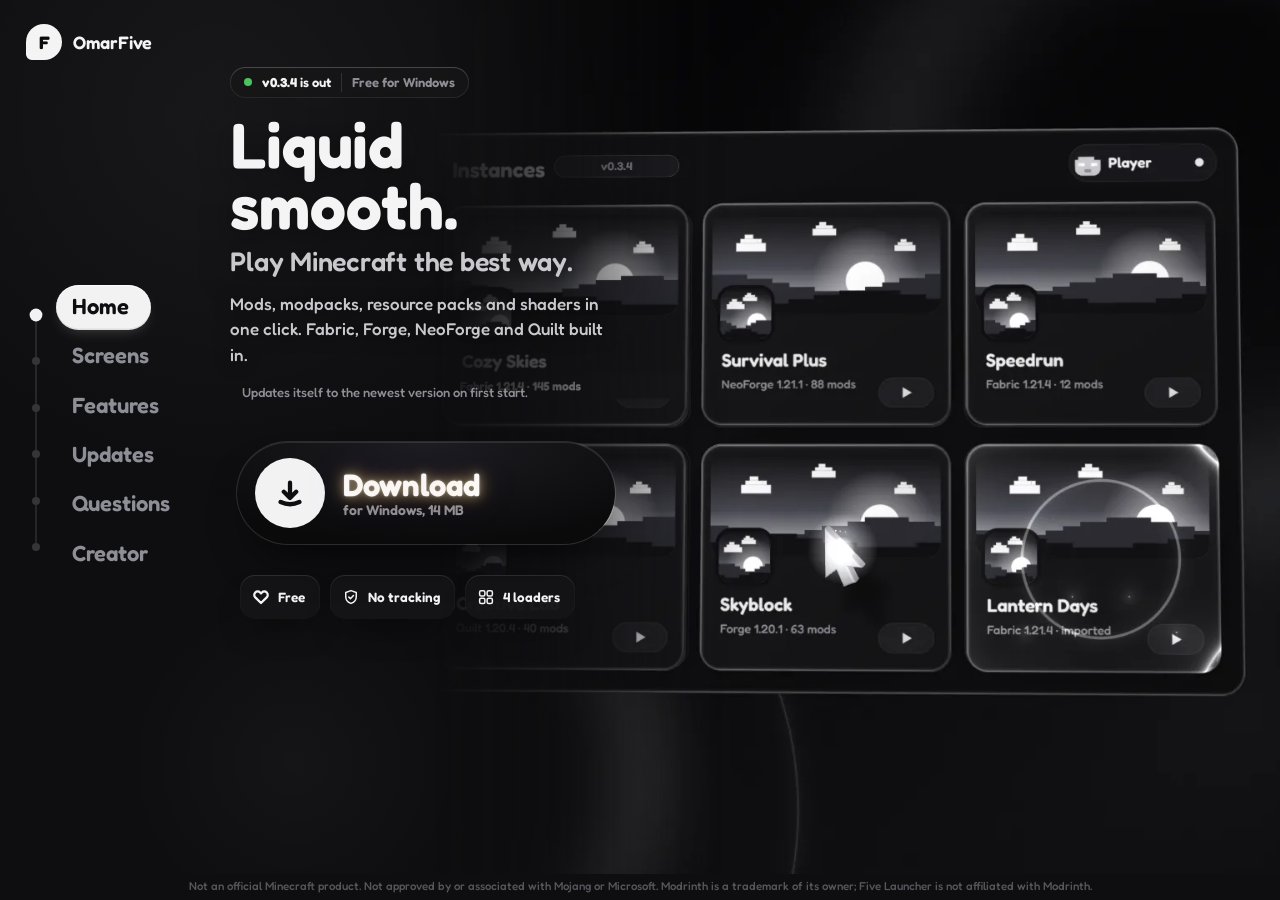
==== commit af08943a: "Light mode when there is no GPU: nothing loops at rest, so the site stays smooth with hardware accel" ====
--- a/index.html
+++ b/index.html
@@ -17,8 +17,8 @@
 <meta name="twitter:card" content="summary_large_image">
 <link rel="icon" href="assets/five-icon-1024.png">
 <link rel="preload" href="assets/fredoka.woff2" as="font" type="font/woff2" crossorigin>
-<link rel="stylesheet" href="base.css?v=1">
-<link rel="stylesheet" href="d3.css?v=9">
+<link rel="stylesheet" href="base.css?v=2">
+<link rel="stylesheet" href="d3.css?v=11">
 <link rel="stylesheet" href="story.css?v=9">
 </head>
 <body class="d3">
@@ -52,7 +52,7 @@
       <div class="drop" data-card data-rgb=".05,.05,.06" data-rise="5">
         <span class="edge-run" aria-hidden="true"><i></i></span>
         <span class="burst" aria-hidden="true"><i></i><i></i><i></i><i></i><i></i><i></i><i></i><i></i><i></i><i></i><i></i><i></i></span>
-        <a class="dl" id="dl" href="https://github.com/OmarFive3/five-launcher-releases/releases/download/v0.3.4/Five-Launcher-Setup.exe">
+        <a class="dl" id="dl" href="download/v0.3.4/Five-Launcher-Setup.exe">
             <span class="dl-fill" aria-hidden="true"></span>
             <span class="dl-ic" aria-hidden="true"><svg viewBox="0 0 16 16" aria-hidden="true"><path d="M8 2.5v8M4.7 7.3 8 10.6l3.3-3.3M3 12.8q5 2.4 10 0"/></svg></span>
             <span class="dl-txt"><b>Download</b><small>for Windows, <span data-size>14 MB</span></small></span>
@@ -78,11 +78,11 @@
       <section class="score card" data-card data-pic data-rgb=".09,.09,.1" aria-labelledby="t-score">
         <div class="sc-side">
           <h3 id="t-score"><svg viewBox="0 0 24 24" aria-hidden="true"><path d="M4.5 17a7.5 7.5 0 1 1 15 0"/><path d="m12 17 3.6-5"/><circle cx="12" cy="17" r="1.2"/></svg>Speed score</h3>
-          <span class="sample">Sample data</span>
+          <span class="sample">Measured</span>
           <div class="sc-big"><b class="sc-num" data-score>0</b><span>/ 100</span></div>
-          <p class="sc-sub">Five Launcher's overall score: opening, starting Minecraft, installing a modpack and memory use, against other launchers.</p>
+          <p class="sc-sub">Five Launcher's overall score for opening, memory use and CPU at rest, against other launchers.</p>
           <ol class="sc-board" aria-label="Overall scores"></ol>
-          <p class="g-note">Higher is better. Placeholder numbers, the real test is coming.</p>
+          <p class="g-note">Higher is better. Measured Nov 19 2026 on one PC (16 threads, RTX 4080 SUPER), median of 5 runs, launcher only. In each test the better launcher scores 100. Hover the graph for the real numbers.</p>
         </div>
         <div class="g-main">
           <header class="g-top"><span class="g-title">Score in each test</span><em class="g-x"></em></header>
@@ -122,9 +122,9 @@
   </main>
 </div>
 <p class="legal">Not an official Minecraft product. Not approved by or associated with Mojang or Microsoft. Modrinth is a trademark of its owner; Five Launcher is not affiliated with Modrinth.</p>
-<script type="module" src="engine.js?v=2"></script>
-<script type="module" src="download-help.js?v=2"></script>
-<script type="module" src="d3.js?v=6"></script>
-<script type="module" src="story.js?v=9"></script>
+<script type="module" src="engine.js?v=4"></script>
+<script type="module" src="download-help.js?v=3"></script>
+<script type="module" src="d3.js?v=9"></script>
+<script type="module" src="story.js?v=10"></script>
 </body>
 </html>
--- a/base.css
+++ b/base.css
@@ -202,10 +202,7 @@
 .unclip { overflow: visible !important; }      /* a list lets its cards fly out of it during a switch */
 .morph-off { visibility: hidden; }             /* cards scrolled out of sight sit a switch out */
 
-@media (prefers-reduced-motion: reduce) {
-  *, *::before, *::after { transition-duration: .01s !important; animation: none !important; }
-  .rise { opacity: 1; transform: none; }
-}
+/* no reduced-motion override: Omar wants the motion for everyone (Nov 19 2026) */
 /* weak PCs (main.js sets .lite): no video, no hover light, a shorter morph without the liquid edge */
 .lite .lights { display: none; }
 /* the views share one grid cell of #board (the morph needs both tabs on top of each other during a switch) */
--- a/d3.css
+++ b/d3.css
@@ -245,9 +245,13 @@
   .cr-avatar { width: 70vw; }
   .bgpick { top: auto; bottom: 12px; right: 12px; }
 }
-@media (prefers-reduced-motion: reduce) { .pulse, .bg-liquid i { animation: none !important; } }
+/* no reduced-motion override: Omar wants the motion for everyone (Nov 19 2026) */
 .lite .bg-liquid i { animation: none; }
 .lite .lens { display: none; }
+/* no real GPU (engine.js sets .nogpu): the browser redraws the whole screen on the CPU for ANY moving thing, even the
+   8 px dot, so nothing loops at rest. Measured Nov 19 2026: 828 ms of drawing per second before, 2 ms after. */
+.nogpu .badge i::after { animation: none; opacity: 0; }
+.nogpu .drop .dl-txt b::after { animation: none; opacity: .55; }
 
 /* Project sites carry the OmarFive logo top left; it links back to the hub (Nov 18 2026) */
 .brand.omar .omar-mark { width: 36px; height: 36px; border-radius: 50% 50% 50% 16%; background: #f4f4f5; color: #0b0b0c; display: grid; place-items: center; font-weight: 700; font-size: 18px; transition: border-radius .5s cubic-bezier(.3,1.4,.4,1), transform .5s cubic-bezier(.3,1.4,.4,1), background .3s, color .3s; }
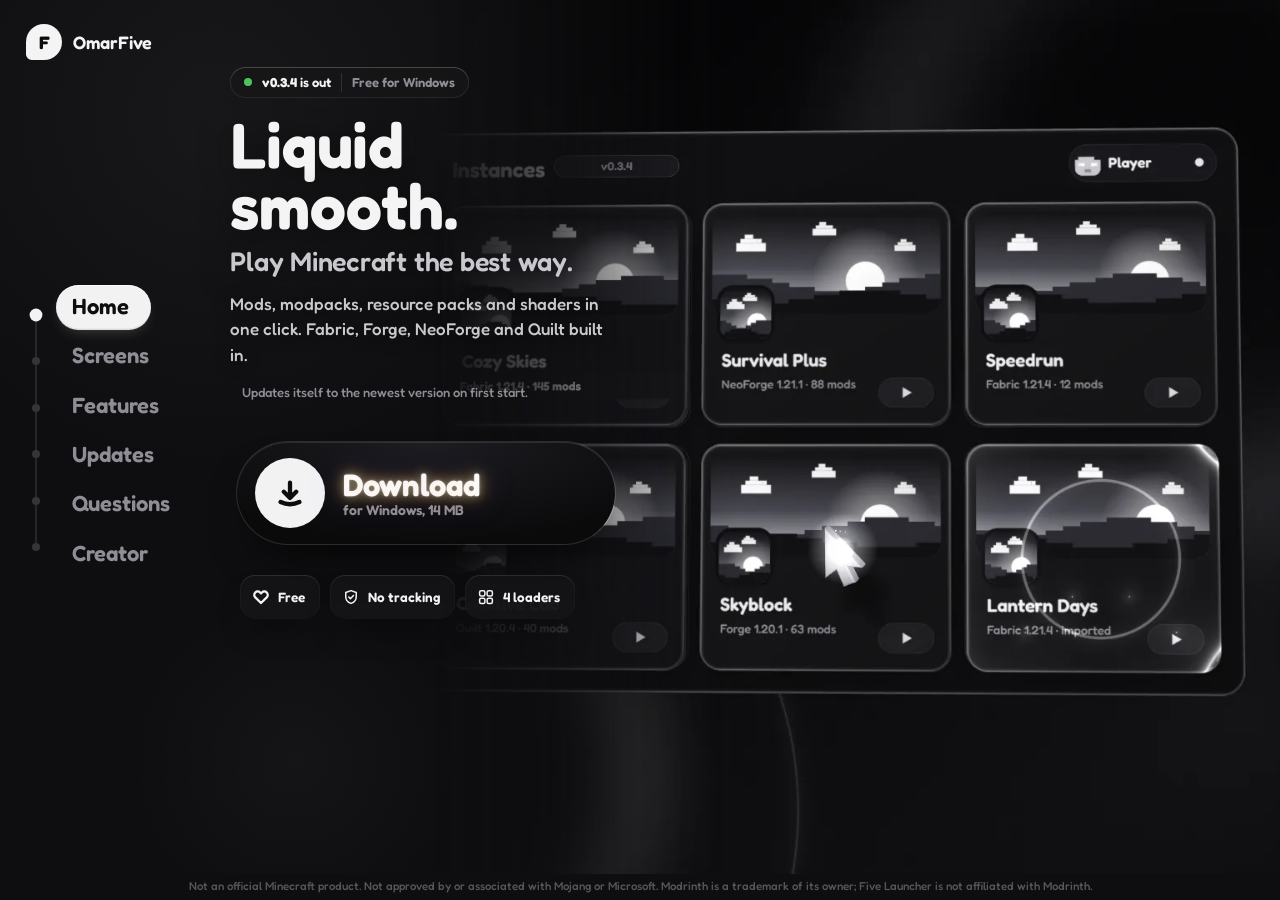
==== commit ae88f993: "Fewer stutters: story capped at ~120 fps on high-refresh screens, tab images decoded ahead, lighter " ====
--- a/index.html
+++ b/index.html
@@ -18,7 +18,7 @@
 <link rel="icon" href="assets/five-icon-1024.png">
 <link rel="preload" href="assets/fredoka.woff2" as="font" type="font/woff2" crossorigin>
 <link rel="stylesheet" href="base.css?v=2">
-<link rel="stylesheet" href="d3.css?v=11">
+<link rel="stylesheet" href="d3.css?v=12">
 <link rel="stylesheet" href="story.css?v=9">
 </head>
 <body class="d3">
@@ -122,9 +122,9 @@
   </main>
 </div>
 <p class="legal">Not an official Minecraft product. Not approved by or associated with Mojang or Microsoft. Modrinth is a trademark of its owner; Five Launcher is not affiliated with Modrinth.</p>
-<script type="module" src="engine.js?v=4"></script>
+<script type="module" src="engine.js?v=7"></script>
 <script type="module" src="download-help.js?v=3"></script>
 <script type="module" src="d3.js?v=9"></script>
-<script type="module" src="story.js?v=10"></script>
+<script type="module" src="story.js?v=11"></script>
 </body>
 </html>
--- a/d3.css
+++ b/d3.css
@@ -252,6 +252,7 @@
    8 px dot, so nothing loops at rest. Measured Nov 19 2026: 828 ms of drawing per second before, 2 ms after. */
 .nogpu .badge i::after { animation: none; opacity: 0; }
 .nogpu .drop .dl-txt b::after { animation: none; opacity: .55; }
+.nogpu .bg-liquid i { will-change: auto; }   /* still anyway: painted once into the page instead of 4 extra layers to blend every frame */
 
 /* Project sites carry the OmarFive logo top left; it links back to the hub (Nov 18 2026) */
 .brand.omar .omar-mark { width: 36px; height: 36px; border-radius: 50% 50% 50% 16%; background: #f4f4f5; color: #0b0b0c; display: grid; place-items: center; font-weight: 700; font-size: 18px; transition: border-radius .5s cubic-bezier(.3,1.4,.4,1), transform .5s cubic-bezier(.3,1.4,.4,1), background .3s, color .3s; }
